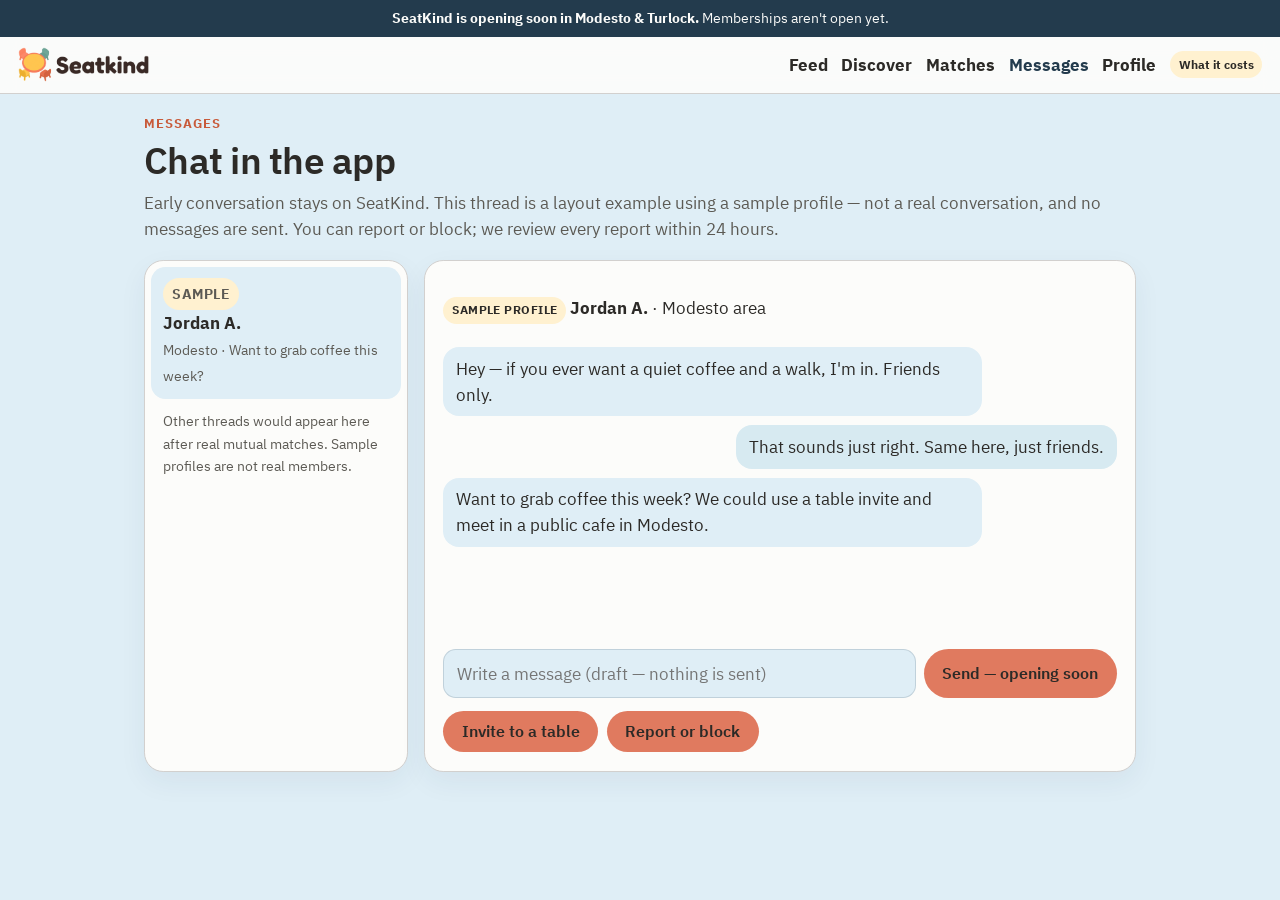
==== app/chat.html @ 918b3656 "Publish the SeatKind opening-soon website. Public marketing site and app preview only. Memberships a" ====
<!DOCTYPE html>
<html lang="en">
<head>
  <meta charset="utf-8">
  <meta name="viewport" content="width=device-width, initial-scale=1">
  <title>Messages — SeatKind</title>
  <meta name="robots" content="noindex, nofollow">
  <link rel="icon" type="image/png" href="../assets/favicon-32.png">
  <link rel="stylesheet" href="styles.css">
</head>
<body>
  <div class="draft-banner"><strong>SeatKind is opening soon in Modesto &amp; Turlock.</strong> Memberships aren't open yet.</div>
  <header class="app-bar">
    <a class="logo" href="../index.html" aria-label="SeatKind home"><img src="../assets/logo-horizontal.png" width="160" height="44" alt="SeatKind"></a>
    <nav class="app-nav" aria-label="App">
        <a href="feed.html">Feed</a>
        <a href="discover.html">Discover</a>
        <a href="match.html">Matches</a>
        <a href="chat.html" aria-current="page">Messages</a>
        <a href="profile.html">Profile</a>
        <a class="price-chip" href="../index.html#pricing">What it costs</a>
    </nav>
  </header>
  <main class="wrap">

    <p class="kicker">Messages</p>
    <h1>Chat in the app</h1>
    <p class="lede">Early conversation stays on SeatKind. This thread is a layout example using a sample profile — not a real conversation, and no messages are sent. You can report or block; we review every report within 24 hours.</p>
    <div class="chat-shell">
      <aside class="card thread-list" aria-label="Conversations">
        <a class="thread" href="chat.html" aria-current="true">
          <span class="sample-badge">Sample</span>
          <strong>Jordan A.</strong>
          <span>Modesto · Want to grab coffee this week?</span>
        </a>
        <p class="hint" style="padding:0.4rem 0.75rem">Other threads would appear here after real mutual matches. Sample profiles are not real members.</p>
      </aside>
      <section class="card convo" aria-label="Conversation with Jordan, sample">
        <p><span class="sample-badge">Sample profile</span> <strong>Jordan A.</strong> · Modesto area</p>
        <div class="bubbles">
          <div class="bubble">Hey — if you ever want a quiet coffee and a walk, I'm in. Friends only.</div>
          <div class="bubble mine">That sounds just right. Same here, just friends.</div>
          <div class="bubble">Want to grab coffee this week? We could use a table invite and meet in a public cafe in Modesto.</div>
        </div>
        <form class="composer" id="composer" action="#" method="post" onsubmit="return false;">
          <label class="visually-hidden" for="msg" style="position:absolute;left:-999px">Message</label>
          <input id="msg" name="msg" type="text" placeholder="Write a message (draft — nothing is sent)">
          <a class="btn" href="../opening-soon.html">Send — opening soon</a>
        </form>
        <div class="row" style="margin-top:0.8rem">
          <button class="btn btn-secondary" type="button" id="invite-btn">Invite to a table</button>
          <button class="btn btn-danger" type="button" id="report-btn">Report or block</button>
        </div>
        <div class="report-box" id="invite-box" hidden>
          <h2>Table invite</h2>
          <p>Invite Jordan to a public restaurant table in the Modesto area. The exact venue is arranged by SeatKind; profiles never show a precise location or a home address. A host is there with you.</p>
          <p class="hint">Draft only — this does not send an invite or book a restaurant.</p>
        </div>
        <div class="report-box" id="report-box" hidden>
          <h2>Report or block</h2>
          <p>Tell us what happened. We review every report within 24 hours. If you are in immediate danger, contact local emergency services first.</p>
          <div class="field">
            <label for="reason">What do you want to report?</label>
            <textarea id="reason" placeholder="A short description"></textarea>
          </div>
          <div class="row">
            <button class="btn btn-danger" type="button" id="report-send">Submit report (draft)</button>
            <button class="btn btn-secondary" type="button" id="block-send">Block this profile (draft)</button>
          </div>
          <p class="status" id="report-status" role="status" hidden></p>
        </div>
      </section>
    </div>

  </main>
  <nav class="bottom-nav" aria-label="App mobile"><a href="feed.html">Feed</a>
      <a href="discover.html">Discover</a>
      <a href="match.html">Matches</a>
      <a href="chat.html" aria-current="page">Messages</a>
      <a href="profile.html">You</a></nav>
  
  <script>
    document.getElementById("composer").addEventListener("submit", function (e) {
      e.preventDefault();
      alert("This chat is a draft mockup. Nothing was sent.");
    });
    document.getElementById("invite-btn").addEventListener("click", function () {
      var box = document.getElementById("invite-box");
      box.hidden = !box.hidden;
    });
    document.getElementById("report-btn").addEventListener("click", function () {
      var box = document.getElementById("report-box");
      box.hidden = !box.hidden;
    });
    function draftNote(id, text) {
      var s = document.getElementById(id);
      s.hidden = false;
      s.classList.add("is-visible");
      s.textContent = text;
    }
    document.getElementById("report-send").addEventListener("click", function () {
      draftNote("report-status", "Draft only: no report was sent. If this were live, we would review it within 24 hours.");
    });
    document.getElementById("block-send").addEventListener("click", function () {
      draftNote("report-status", "Draft only: no one was blocked. If this were live, the profile would be blocked and you could add a report.");
    });
  </script>


  <script>
    document.querySelectorAll("form").forEach(function (f) {
      f.addEventListener("submit", function (e) { e.preventDefault(); window.location.href = "../opening-soon.html"; });
    });
  </script>
</body>
</html>
---- app/styles.css ----
/* SeatKind app mockup — draft, not live.
   Coastal blue restyle. SeatKind coral kept for primary CTAs.
    */
:root {
  --sky: #DFEEF6;
  --cream: #DFEEF6;
  --sand: #FFF1D0;
  --coral: #E07A5F;
  --coral-deep: #C85A3A;
  --coral-hover: #E07A5F;
  --yellow: #FFF1D0;
  --slate: #4E6F84;
  --teal: #4E6F84;
  --teal-deep: #4E6F84;
  --navy: #233B4D;
  --ink: #2C2A27;
  --wash: #B7D7E7;
  --peach: #B7D7E7;
  --peach-soft: #B7D7E7;
  --white: #FCFCFA;
  --line: #D2D0CE;
  --muted: #5C5A54;
  --font-display: "IBM Plex Sans", "Segoe UI", sans-serif;
  --font-body: "IBM Plex Sans", "Segoe UI", sans-serif;
}
@font-face {
  font-family: "IBM Plex Sans";
  src: url("../assets/fonts/IBMPlexSans-Regular.woff2") format("woff2");
  font-weight: 400;
  font-style: normal;
  font-display: swap;
}
@font-face {
  font-family: "IBM Plex Sans";
  src: url("../assets/fonts/IBMPlexSans-Italic.woff2") format("woff2");
  font-weight: 400;
  font-style: italic;
  font-display: swap;
}
@font-face {
  font-family: "IBM Plex Sans";
  src: url("../assets/fonts/IBMPlexSans-Medium.woff2") format("woff2");
  font-weight: 500;
  font-style: normal;
  font-display: swap;
}
@font-face {
  font-family: "IBM Plex Sans";
  src: url("../assets/fonts/IBMPlexSans-MediumItalic.woff2") format("woff2");
  font-weight: 500;
  font-style: italic;
  font-display: swap;
}
@font-face {
  font-family: "IBM Plex Sans";
  src: url("../assets/fonts/IBMPlexSans-SemiBold.woff2") format("woff2");
  font-weight: 600;
  font-style: normal;
  font-display: swap;
}
@font-face {
  font-family: "IBM Plex Sans";
  src: url("../assets/fonts/IBMPlexSans-SemiBoldItalic.woff2") format("woff2");
  font-weight: 600;
  font-style: italic;
  font-display: swap;
}
@font-face {
  font-family: "IBM Plex Sans";
  src: url("../assets/fonts/IBMPlexSans-Bold.woff2") format("woff2");
  font-weight: 700;
  font-style: normal;
  font-display: swap;
}
@font-face {
  font-family: "IBM Plex Sans";
  src: url("../assets/fonts/IBMPlexSans-BoldItalic.woff2") format("woff2");
  font-weight: 700;
  font-style: italic;
  font-display: swap;
}
*, *::before, *::after { box-sizing: border-box; }
html, body { margin: 0; overflow-x: hidden; }
body {
  color: var(--ink);
  font-family: var(--font-body);
  font-size: 1.05rem;
  line-height: 1.55;
  background: var(--cream);
  font-synthesis: none;
}
img { max-width: 100%; display: block; }
a { color: var(--teal-deep); }
:focus-visible { outline: 3px solid var(--teal); outline-offset: 2px; }

.draft-banner {
  background: var(--navy);
  color: var(--white);
  font-size: 0.9rem;
  text-align: center;
  padding: 0.45rem 1rem;
}
.app-bar {
  position: sticky;
  top: 0;
  z-index: 8;
  background: rgba(252, 252, 250, 0.94);
  backdrop-filter: blur(10px);
  border-bottom: 1px solid var(--line);
  display: flex;
  align-items: center;
  justify-content: space-between;
  gap: 1rem;
  padding: 0.65rem 1.1rem;
}
.app-bar .logo img { height: 2.2rem; width: auto; }
.app-nav { display: flex; flex-wrap: wrap; gap: 0.85rem; align-items: center; font-weight: 800; }
.app-nav a { color: var(--ink); text-decoration: none; }
.app-nav a:hover, .app-nav a[aria-current="page"] { color: var(--navy); }
.price-chip {
  background: var(--yellow);
  color: var(--ink);
  font-weight: 800;
  font-size: 0.78rem;
  padding: 0.25rem 0.55rem;
  border-radius: 999px;
  text-decoration: none;
}

.wrap { width: min(62rem, calc(100% - 2rem)); margin: 1.25rem auto 3.5rem; }
h1, h2, h3 { font-family: var(--font-display); font-weight: 600; letter-spacing: -0.02em; line-height: 1.15; margin: 0 0 0.55rem; }
h1 { font-size: clamp(1.7rem, 4vw, 2.3rem); }
h2 { font-size: 1.45rem; }
.lede { margin: 0 0 1.1rem; color: var(--muted); }
.kicker {
  margin: 0 0 0.35rem;
  font-weight: 800;
  font-size: 0.8rem;
  letter-spacing: 0.08em;
  text-transform: uppercase;
  color: var(--coral-deep);
}

.btn, button.btn {
  display: inline-flex;
  align-items: center;
  justify-content: center;
  background: var(--coral);
  color: var(--ink);
  text-decoration: none;
  font-family: var(--font-display);
  font-weight: 600;
  font-size: 1rem;
  border: 0;
  border-radius: 999px;
  padding: 0.65rem 1.15rem;
  cursor: pointer;
}
.btn-secondary {
  background: transparent;
  color: var(--teal-deep);
  border: 2px solid var(--teal);
}
.btn-danger {
  background: transparent;
  color: #A44A32;
  border: 2px solid #A44A32;
}
.btn:disabled, .btn-disabled {
  background: var(--line) !important;
  color: var(--muted) !important;
  border-color: transparent !important;
  cursor: not-allowed;
}
.row { display: flex; flex-wrap: wrap; gap: 0.55rem; align-items: center; }

.card {
  background: var(--white);
  border-radius: 1.2rem;
  border: 1px solid var(--line);
  box-shadow: 0 10px 28px rgba(35, 59, 77,0.06);
  padding: 1.1rem 1.15rem 1.2rem;
}

label, .label { display: block; font-weight: 800; font-size: 0.92rem; margin: 0 0 0.3rem; }
.field { margin-bottom: 0.95rem; }
input[type="text"], input[type="email"], input[type="tel"], input[type="date"], input[type="number"], input[type="file"], select, textarea {
  width: 100%;
  font: inherit;
  color: var(--ink);
  background: var(--cream);
  border: 1.5px solid rgba(35, 59, 77,0.16);
  border-radius: 0.8rem;
  padding: 0.65rem 0.8rem;
}
textarea { min-height: 4.5rem; resize: vertical; }
.hint { display: block; margin-top: 0.3rem; font-size: 0.9rem; color: var(--muted); }
.check { display: flex; gap: 0.65rem; align-items: flex-start; font-weight: 700; margin: 0.7rem 0; }
.check input { margin-top: 0.25rem; accent-color: var(--coral); flex: 0 0 auto; width: 1.15rem; height: 1.15rem; }
.choices { display: flex; flex-wrap: wrap; gap: 0.45rem; }
.choices label {
  display: inline-flex;
  align-items: center;
  gap: 0.35rem;
  font-weight: 700;
  background: var(--cream);
  border: 1.5px solid var(--line);
  border-radius: 999px;
  padding: 0.35rem 0.75rem;
  margin: 0;
  cursor: pointer;
}
.range { display: grid; grid-template-columns: 1fr 1fr; gap: 0.7rem; }

.badge-approved {
  display: inline-flex;
  align-items: center;
  background: var(--navy);
  color: var(--white);
  font-weight: 800;
  font-size: 0.75rem;
  letter-spacing: 0.05em;
  text-transform: uppercase;
  padding: 0.28rem 0.55rem;
  border-radius: 999px;
}
.sample-badge {
  display: inline-flex;
  background: var(--yellow);
  color: var(--ink);
  font-weight: 800;
  font-size: 0.72rem;
  letter-spacing: 0.04em;
  text-transform: uppercase;
  padding: 0.28rem 0.55rem;
  border-radius: 999px;
}
.review-pill {
  display: inline-flex;
  background: var(--wash);
  color: var(--ink);
  font-weight: 800;
  font-size: 0.75rem;
  letter-spacing: 0.04em;
  text-transform: uppercase;
  padding: 0.28rem 0.55rem;
  border-radius: 999px;
}

.profile-head { display: grid; grid-template-columns: 10rem 1fr; gap: 1.2rem; align-items: start; }
.avatar {
  width: 10rem;
  height: 10rem;
  border-radius: 1.2rem;
  object-fit: cover;
}
.counts { display: flex; gap: 1.2rem; margin: 0.5rem 0 0.8rem; font-weight: 800; }
.counts span { display: block; font-weight: 600; color: var(--muted); font-size: 0.85rem; }

.feed { display: grid; gap: 1rem; }
.post-meta { color: var(--muted); font-size: 0.92rem; margin: 0 0 0.4rem; }
.reactions { display: flex; flex-wrap: wrap; gap: 0.4rem; margin-top: 0.75rem; }
.react {
  background: var(--cream);
  border: 1.5px solid var(--line);
  border-radius: 999px;
  padding: 0.3rem 0.7rem;
  font: inherit;
  font-weight: 800;
  color: var(--teal-deep);
  cursor: pointer;
}

.people, .matches { display: grid; grid-template-columns: 1fr 1fr; gap: 1rem; }
.person { display: grid; grid-template-columns: 7rem 1fr; gap: 0.8rem; padding: 0; overflow: hidden; }
.person img { width: 7rem; height: 100%; min-height: 8.5rem; object-fit: cover; }
.person-body { padding: 0.85rem 0.9rem 0.95rem 0; }
.pct {
  font-family: var(--font-display);
  color: var(--teal-deep);
  font-size: 1.3rem;
  margin: 0;
}

.match-hero {
  display: grid;
  grid-template-columns: 1fr auto 1fr;
  gap: 1rem;
  align-items: center;
  text-align: center;
}
.match-hero img { width: 100%; aspect-ratio: 3/4; object-fit: cover; border-radius: 1.1rem; }
.want {
  background: var(--yellow);
  border-radius: 1rem;
  padding: 0.6rem 0.7rem;
  font-weight: 800;
  font-size: 0.95rem;
}

/* Chat */
.chat-shell { display: grid; grid-template-columns: 16.5rem 1fr; gap: 1rem; min-height: 32rem; }
.thread-list { padding: 0.4rem; }
.thread {
  display: block;
  text-decoration: none;
  color: inherit;
  padding: 0.7rem 0.75rem;
  border-radius: 0.9rem;
}
.thread[aria-current="true"], .thread:hover { background: var(--cream); }
.thread strong { display: block; }
.thread span { color: var(--muted); font-size: 0.9rem; }
.convo { display: flex; flex-direction: column; min-height: 32rem; }
.bubbles { flex: 1; display: flex; flex-direction: column; gap: 0.55rem; margin: 0.4rem 0 0.9rem; }
.bubble {
  max-width: 80%;
  padding: 0.55rem 0.8rem;
  border-radius: 1rem;
  background: var(--cream);
}
.bubble.mine { align-self: flex-end; background: #D7EAF1; }
.composer { display: flex; gap: 0.5rem; }
.composer input { flex: 1; }
.report-box {
  margin-top: 0.8rem;
  padding: 0.85rem 0.9rem;
  background: var(--sand);
  border-radius: 1rem;
  border: 1px solid var(--line);
}

.status { display: none; margin-top: 0.8rem; padding: 0.8rem 0.9rem; border-radius: 0.9rem; background: #D7EAF1; color: var(--teal-deep); font-weight: 700; }
.status.is-visible { display: block; }

.bottom-nav { display: none; }

@media (max-width: 800px) {
  .people, .matches, .profile-head, .chat-shell, .range, .match-hero { grid-template-columns: 1fr; }
  .match-hero { text-align: left; }
  .app-nav { display: none; }
  .bottom-nav {
    display: flex;
    position: sticky;
    bottom: 0;
    background: var(--white);
    border-top: 1px solid var(--line);
    justify-content: space-around;
    padding: 0.55rem 0.3rem 0.7rem;
    font-weight: 800;
    font-size: 0.85rem;
  }
  .bottom-nav a { color: var(--ink); text-decoration: none; }
  .bottom-nav a[aria-current="page"] { color: var(--navy); }
}

.flow-steps {
  display: flex;
  flex-wrap: wrap;
  gap: 0.4rem 0.55rem;
  margin: 0 0 1.2rem;
  padding: 0;
  list-style: none;
  font-size: 0.82rem;
  font-weight: 700;
  color: var(--muted);
}
.flow-steps li {
  display: flex;
  align-items: center;
  gap: 0.3rem;
}
.flow-steps li[aria-current="step"] { color: var(--ink); }
.flow-steps li[aria-current="step"]::after { content: none; }
.decade-choices { display: flex; flex-wrap: wrap; gap: 0.5rem 0.85rem; }
.decade-choices label {
  background: var(--white);
  border: 1px solid var(--line);
  border-radius: 999px;
  padding: 0.35rem 0.75rem;
  font-weight: 700;
}
.costs-table { width: 100%; border-collapse: collapse; font-size: 0.98rem; margin: 0 0 1rem; }
.costs-table th, .costs-table td { text-align: left; padding: 0.55rem 0.65rem; border-bottom: 1px solid var(--line); vertical-align: top; }
.costs-table th { width: 32%; }
.stripe-box {
  background: var(--white);
  border: 1px dashed rgba(35, 59, 77,0.22);
  border-radius: 1rem;
  padding: 0.9rem 1rem;
  margin: 0 0 1rem;
}
.stripe-box p { margin: 0 0 0.65rem; }
.card-row { display: grid; gap: 0.65rem; }
@media (min-width: 32rem) {
  .card-row.two { grid-template-columns: 1.4fr 1fr; }
}
.stripe-box input[disabled] {
  width: 100%;
  padding: 0.55rem 0.7rem;
  border: 1px solid var(--line);
  border-radius: 0.6rem;
  background: #E8E6E1;
  color: var(--muted);
  font: inherit;
}
.disclosure {
  background: var(--sand);
  border: 2px solid var(--yellow);
  border-radius: 1rem;
  padding: 0.9rem 1rem;
  margin: 0 0 1rem;
}
.disclosure p { margin: 0 0 0.5rem; }
.disclosure p:last-child { margin: 0; }
.pay-actions { display: flex; flex-wrap: wrap; gap: 0.7rem; align-items: center; }
.legal-doc { max-width: 48rem; }
.legal-doc h1 { margin-top: 0; }
.legal-doc h2 { margin-top: 1.6rem; }
.legal-banner {
  background: var(--sand);
  border: 1px solid var(--yellow);
  border-radius: 1rem;
  padding: 0.85rem 1rem;
  margin: 0 0 1.4rem;
}
.review-panel {
  background: var(--white);
  border: 1px solid var(--line);
  border-radius: 1.2rem;
  padding: 1.1rem 1.2rem;
  box-shadow: 0 12px 32px rgba(35, 59, 77,0.06);
}
.review-panel .status-pill {
  display: inline-block;
  background: var(--yellow);
  font-weight: 800;
  font-size: 0.8rem;
  padding: 0.2rem 0.6rem;
  border-radius: 999px;
  margin-bottom: 0.6rem;
}
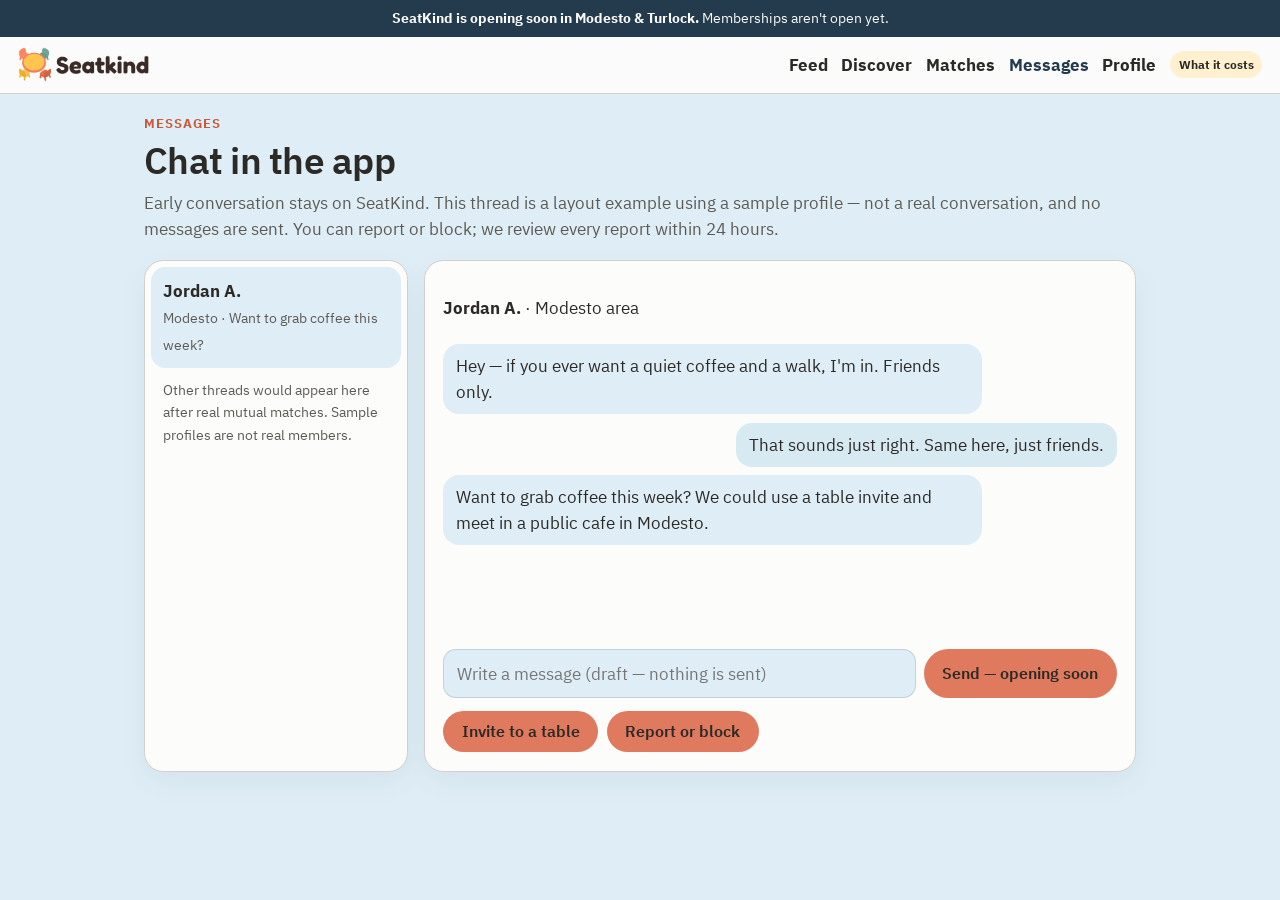
==== commit a7c99d2c: "Remove sample profile labels" ====
--- a/app/chat.html
+++ b/app/chat.html
@@ -29,14 +29,13 @@
     <div class="chat-shell">
       <aside class="card thread-list" aria-label="Conversations">
         <a class="thread" href="chat.html" aria-current="true">
-          <span class="sample-badge">Sample</span>
           <strong>Jordan A.</strong>
           <span>Modesto · Want to grab coffee this week?</span>
         </a>
         <p class="hint" style="padding:0.4rem 0.75rem">Other threads would appear here after real mutual matches. Sample profiles are not real members.</p>
       </aside>
       <section class="card convo" aria-label="Conversation with Jordan, sample">
-        <p><span class="sample-badge">Sample profile</span> <strong>Jordan A.</strong> · Modesto area</p>
+        <p><strong>Jordan A.</strong> · Modesto area</p>
         <div class="bubbles">
           <div class="bubble">Hey — if you ever want a quiet coffee and a walk, I'm in. Friends only.</div>
           <div class="bubble mine">That sounds just right. Same here, just friends.</div>
